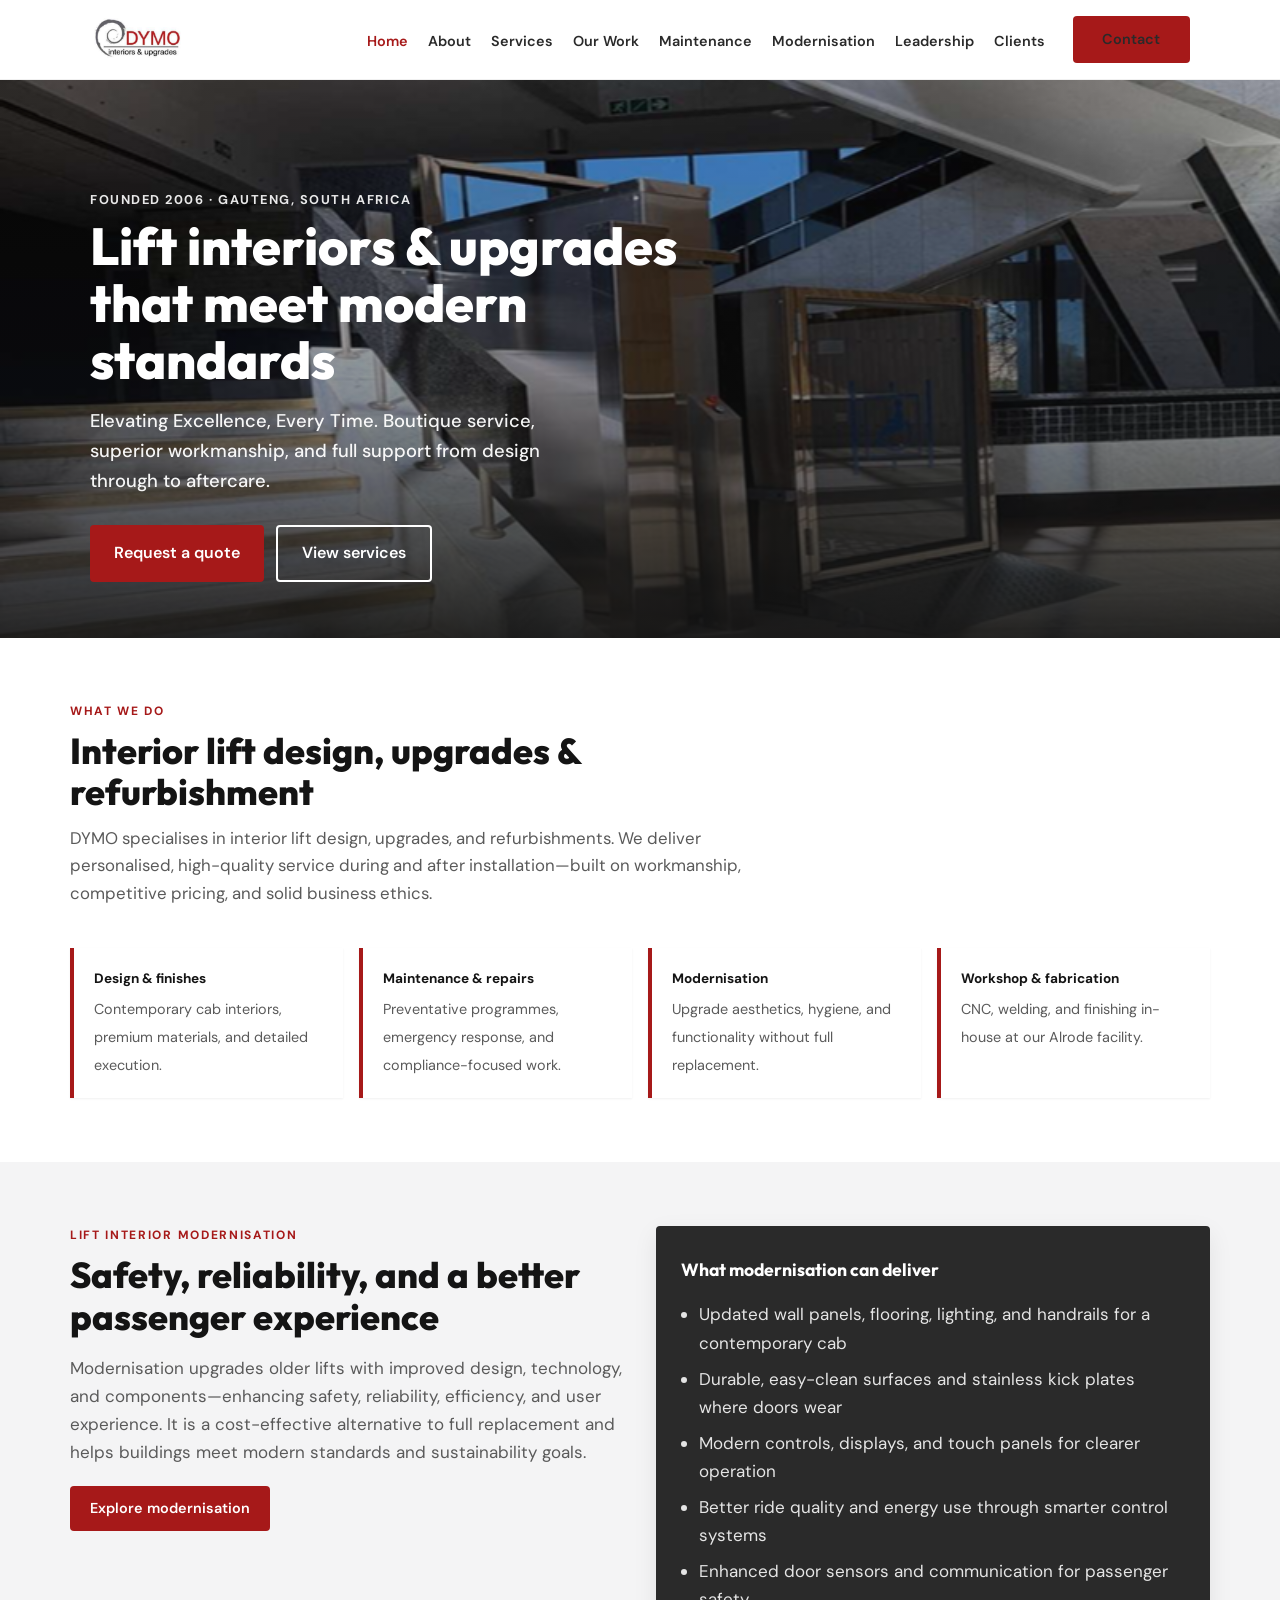
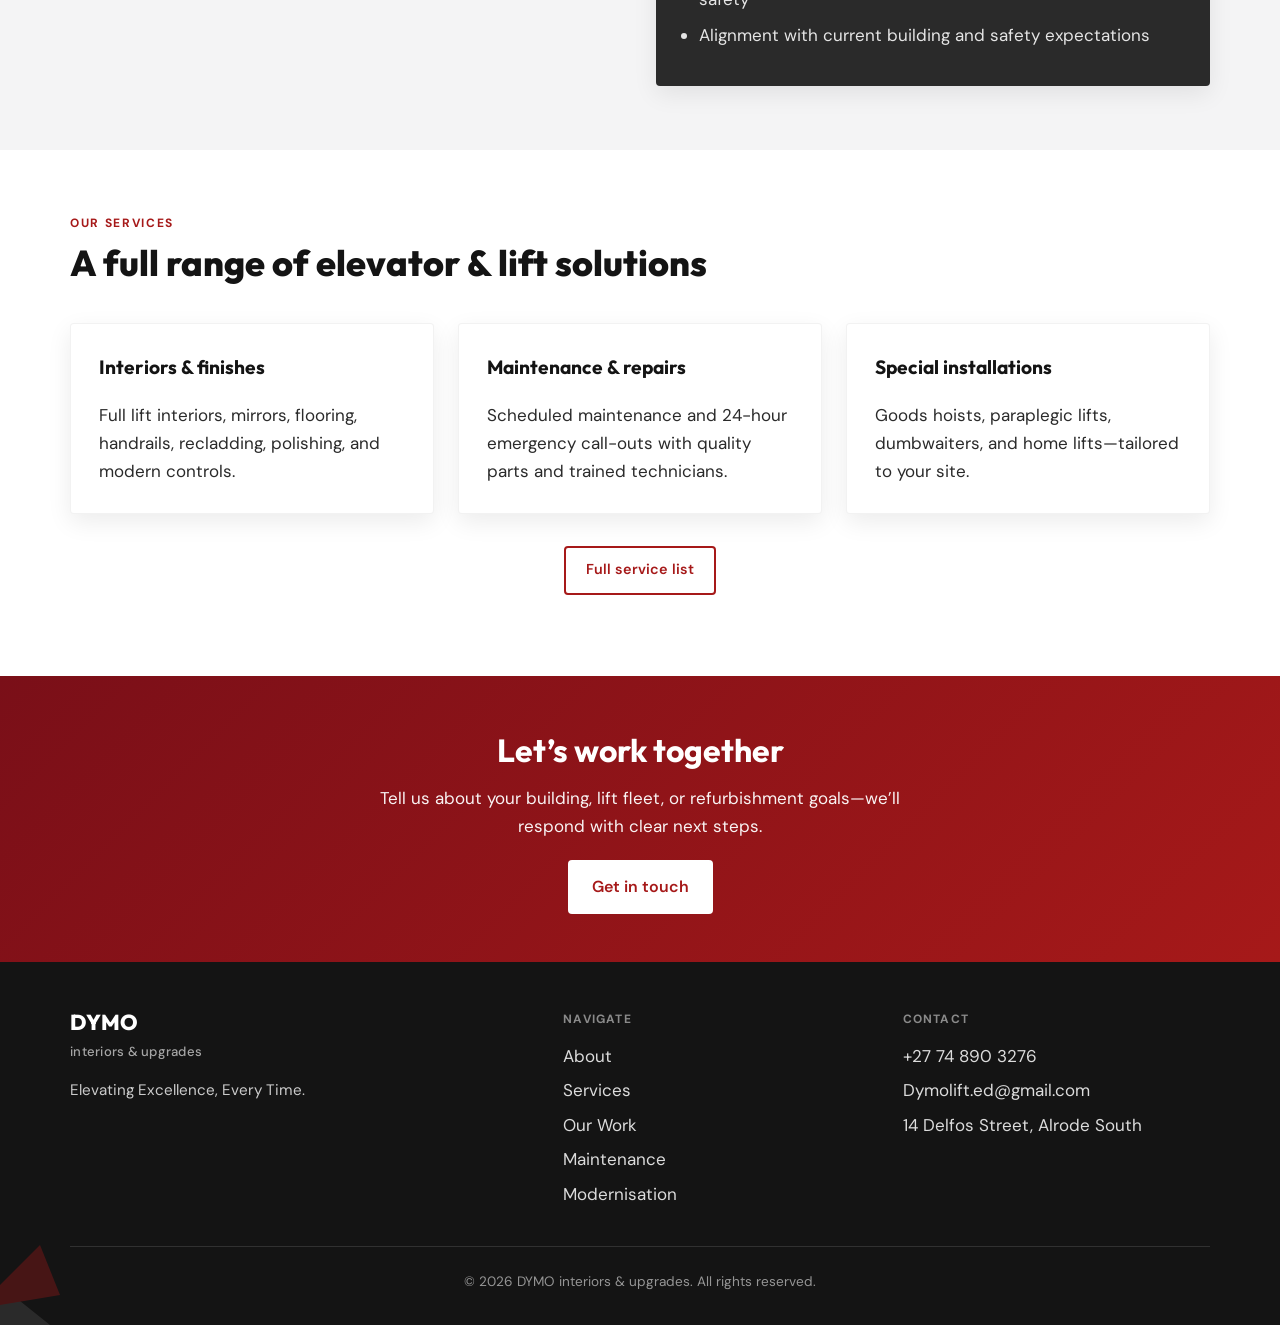
==== index.html @ 048d9293 "Add DYMO website with Our Work project gallery Site files at repository root so GitHub Pages serves " ====
<!DOCTYPE html>
<html lang="en-ZA">
<head>
  <meta charset="utf-8">
  <meta name="viewport" content="width=device-width, initial-scale=1">
  <title>DYMO interiors &amp; upgrades | Lift interiors &amp; modernisation in Gauteng</title>
  <meta name="description" content="DYMO interiors & upgrades — elevator lift interior design, upgrades, refurbishment and maintenance. Founded 2006, Alrode South. Elevating Excellence, Every Time.">
  <link rel="preconnect" href="https://fonts.googleapis.com">
  <link rel="preconnect" href="https://fonts.gstatic.com" crossorigin>
  <link href="https://fonts.googleapis.com/css2?family=DM+Sans:ital,opsz,wght@0,9..40,400;0,9..40,500;0,9..40,600;0,9..40,700&family=Outfit:wght@600;700;800&display=swap" rel="stylesheet">
  <link rel="stylesheet" href="css/styles.css">
  <link rel="icon" type="image/png" href="images/logo-dymo.png">
</head>
<body>
  <a class="skip-link" href="#main">Skip to content</a>

  <header class="site-header">
    <div class="header-inner">
      <a class="logo-link" href="index.html">
        <img class="site-logo" src="images/logo-dymo.png" width="200" height="56" alt="DYMO interiors &amp; upgrades">
      </a>
      <button class="nav-toggle" type="button" aria-label="Open menu" aria-expanded="false">
        <span></span><span></span><span></span>
      </button>
      <nav class="site-nav" aria-label="Primary">
        <ul>
          <li><a href="index.html" aria-current="page">Home</a></li>
          <li><a href="about.html">About</a></li>
          <li><a href="services.html">Services</a></li>
          <li><a href="projects.html">Our Work</a></li>
          <li><a href="maintenance.html">Maintenance</a></li>
          <li><a href="modernisation.html">Modernisation</a></li>
          <li><a href="leadership.html">Leadership</a></li>
          <li><a href="clients.html">Clients</a></li>
          <li class="nav-cta"><a class="btn btn-primary" href="contact.html">Contact</a></li>
        </ul>
      </nav>
    </div>
  </header>

  <main id="main">
    <section class="hero" aria-label="Introduction">
      <div class="hero-bg" style="background-image:url('images/hero-platform-lift.png');background-position:center center;" role="presentation"></div>
      <div class="hero-overlay"></div>
      <div class="hero-content">
        <p class="hero-eyebrow">Founded 2006 · Gauteng, South Africa</p>
        <h1>Lift interiors &amp; upgrades that meet modern standards</h1>
        <p class="hero-tagline">Elevating Excellence, Every Time. Boutique service, superior workmanship, and full support from design through to aftercare.</p>
        <div class="hero-actions">
          <a class="btn btn-primary btn-lg" href="contact.html">Request a quote</a>
          <a class="btn btn-outline btn-lg" href="services.html" style="border-color:#fff;color:#fff;border-width:2px;">View services</a>
        </div>
      </div>
    </section>

    <section class="section">
      <div class="section-inner">
        <div class="section-head">
          <p class="section-kicker">What we do</p>
          <h2 class="section-title">Interior lift design, upgrades &amp; refurbishment</h2>
          <p class="section-intro">DYMO specialises in interior lift design, upgrades, and refurbishments. We deliver personalised, high-quality service during and after installation—built on workmanship, competitive pricing, and solid business ethics.</p>
        </div>
        <div class="features">
          <div class="feature">
            <strong>Design &amp; finishes</strong>
            <span>Contemporary cab interiors, premium materials, and detailed execution.</span>
          </div>
          <div class="feature">
            <strong>Maintenance &amp; repairs</strong>
            <span>Preventative programmes, emergency response, and compliance-focused work.</span>
          </div>
          <div class="feature">
            <strong>Modernisation</strong>
            <span>Upgrade aesthetics, hygiene, and functionality without full replacement.</span>
          </div>
          <div class="feature">
            <strong>Workshop &amp; fabrication</strong>
            <span>CNC, welding, and finishing in-house at our Alrode facility.</span>
          </div>
        </div>
      </div>
    </section>

    <section class="section section--muted">
      <div class="section-inner">
        <div class="grid-2">
          <div>
            <p class="section-kicker">Lift interior modernisation</p>
            <h2 class="section-title">Safety, reliability, and a better passenger experience</h2>
            <p class="prose text-muted">Modernisation upgrades older lifts with improved design, technology, and components—enhancing safety, reliability, efficiency, and user experience. It is a cost-effective alternative to full replacement and helps buildings meet modern standards and sustainability goals.</p>
            <p style="margin-top:1.25rem;"><a class="btn btn-primary" href="modernisation.html">Explore modernisation</a></p>
          </div>
          <div class="deco-panel deco-panel--dark">
            <h3 class="deco-panel__title">What modernisation can deliver</h3>
            <ul class="deco-panel__list">
              <li>Updated wall panels, flooring, lighting, and handrails for a contemporary cab</li>
              <li>Durable, easy-clean surfaces and stainless kick plates where doors wear</li>
              <li>Modern controls, displays, and touch panels for clearer operation</li>
              <li>Better ride quality and energy use through smarter control systems</li>
              <li>Enhanced door sensors and communication for passenger safety</li>
              <li>Alignment with current building and safety expectations</li>
            </ul>
          </div>
        </div>
      </div>
    </section>

    <section class="section">
      <div class="section-inner">
        <div class="section-head">
          <p class="section-kicker">Our services</p>
          <h2 class="section-title">A full range of elevator &amp; lift solutions</h2>
        </div>
        <div class="grid-3">
          <div class="card">
            <h3>Interiors &amp; finishes</h3>
            <p>Full lift interiors, mirrors, flooring, handrails, recladding, polishing, and modern controls.</p>
          </div>
          <div class="card">
            <h3>Maintenance &amp; repairs</h3>
            <p>Scheduled maintenance and 24-hour emergency call-outs with quality parts and trained technicians.</p>
          </div>
          <div class="card">
            <h3>Special installations</h3>
            <p>Goods hoists, paraplegic lifts, dumbwaiters, and home lifts—tailored to your site.</p>
          </div>
        </div>
        <p style="margin-top:2rem;text-align:center;"><a class="btn btn-outline" href="services.html">Full service list</a></p>
      </div>
    </section>

    <div class="cta-band">
      <div class="section-inner">
        <h2>Let’s work together</h2>
        <p>Tell us about your building, lift fleet, or refurbishment goals—we’ll respond with clear next steps.</p>
        <a class="btn btn-primary btn-lg" href="contact.html">Get in touch</a>
      </div>
    </div>
  </main>

  <footer class="site-footer">
    <svg class="footer-geo" viewBox="0 0 120 80" fill="none" xmlns="http://www.w3.org/2000/svg" aria-hidden="true">
      <polygon points="0,80 0,40 50,80" fill="#555"/>
      <polygon points="0,40 40,0 60,50 0,60" fill="#a61919"/>
    </svg>
    <div class="footer-inner">
      <div class="footer-brand">
        <p class="footer-brand-title"><a href="index.html">DYMO</a></p>
        <p class="footer-brand-sub">interiors &amp; upgrades</p>
        <p class="footer-tagline">Elevating Excellence, Every Time.</p>
      </div>
      <div class="footer-col">
        <h4>Navigate</h4>
        <ul>
          <li><a href="about.html">About</a></li>
          <li><a href="services.html">Services</a></li>
          <li><a href="projects.html">Our Work</a></li>
          <li><a href="maintenance.html">Maintenance</a></li>
          <li><a href="modernisation.html">Modernisation</a></li>
        </ul>
      </div>
      <div class="footer-col">
        <h4>Contact</h4>
        <ul>
          <li><a href="tel:+27748903276">+27 74 890 3276</a></li>
          <li><a href="mailto:Dymolift.ed@gmail.com">Dymolift.ed@gmail.com</a></li>
          <li>14 Delfos Street, Alrode South</li>
        </ul>
      </div>
    </div>
    <p class="footer-bottom">© <span id="y"></span> DYMO interiors &amp; upgrades. All rights reserved.</p>
  </footer>
  <script>document.getElementById("y").textContent = new Date().getFullYear();</script>
  <script src="js/main.js"></script>
</body>
</html>
---- css/styles.css ----
/* DYMO interiors & upgrades — site styles */
:root {
  /* Aligned with supplied brand logo red */
  --red: #a61919;
  --red-dark: #7a0f18;
  --red-muted: #9a1a24;
  --black: #141414;
  --grey-900: #2a2a2a;
  --grey-600: #5a5a5a;
  --grey-400: #9a9a9a;
  --grey-100: #f4f4f5;
  --white: #ffffff;
  --font-sans: "DM Sans", system-ui, -apple-system, sans-serif;
  --font-display: "Outfit", var(--font-sans);
  --shadow-sm: 0 1px 2px rgba(0, 0, 0, 0.06);
  --shadow-md: 0 8px 24px rgba(0, 0, 0, 0.08);
  --radius: 4px;
  --max: 1140px;
}

*,
*::before,
*::after {
  box-sizing: border-box;
}

html {
  scroll-behavior: smooth;
}

body {
  margin: 0;
  font-family: var(--font-sans);
  font-size: 1.0625rem;
  line-height: 1.65;
  color: var(--grey-900);
  background: var(--white);
}

img {
  max-width: 100%;
  height: auto;
  display: block;
}

a {
  color: var(--red);
  text-decoration: none;
}

a:hover {
  text-decoration: underline;
}

.skip-link {
  position: absolute;
  left: -9999px;
  z-index: 9999;
  padding: 0.75rem 1rem;
  background: var(--red);
  color: var(--white);
}

.skip-link:focus {
  left: 0.5rem;
  top: 0.5rem;
}

/* Header */
.site-header {
  position: sticky;
  top: 0;
  z-index: 100;
  background: rgba(255, 255, 255, 0.97);
  border-bottom: 1px solid rgba(0, 0, 0, 0.06);
  backdrop-filter: blur(8px);
}

.header-inner {
  position: relative;
  max-width: var(--max);
  margin: 0 auto;
  padding: 0.85rem 1.25rem;
  display: flex;
  align-items: center;
  justify-content: space-between;
  gap: 1rem;
}

.logo-link {
  display: flex;
  align-items: center;
  gap: 0.65rem;
  text-decoration: none;
  color: inherit;
}

.logo-link:hover {
  text-decoration: none;
}

.site-logo {
  display: block;
  height: 52px;
  width: auto;
  max-width: 220px;
  object-fit: contain;
}

.logo-mark {
  width: 40px;
  height: 40px;
  flex-shrink: 0;
}

.logo-text {
  display: flex;
  flex-direction: column;
  line-height: 1.1;
}

.logo-name {
  font-family: var(--font-display);
  font-weight: 800;
  font-size: 1.35rem;
  letter-spacing: 0.02em;
  color: var(--red);
}

.logo-tag {
  font-size: 0.7rem;
  font-weight: 500;
  color: var(--grey-600);
  text-transform: lowercase;
  margin-top: 2px;
}

.nav-toggle {
  display: none;
  flex-direction: column;
  gap: 5px;
  padding: 0.5rem;
  background: none;
  border: none;
  cursor: pointer;
}

.nav-toggle span {
  display: block;
  width: 24px;
  height: 2px;
  background: var(--red);
}

.site-nav ul {
  list-style: none;
  margin: 0;
  padding: 0;
  display: flex;
  flex-wrap: wrap;
  align-items: center;
  gap: 0.15rem 1.25rem;
}

.site-nav a {
  font-size: 0.9rem;
  font-weight: 600;
  color: var(--grey-900);
  text-decoration: none;
  padding: 0.35rem 0;
}

.site-nav a:hover,
.site-nav a[aria-current="page"] {
  color: var(--red);
  text-decoration: none;
}

.nav-cta {
  margin-left: 0.5rem;
}

.nav-cta .btn {
  padding: 0.72rem 1.85rem;
  min-height: 2.75rem;
}

.btn {
  display: inline-flex;
  align-items: center;
  justify-content: center;
  gap: 0.4rem;
  padding: 0.65rem 1.25rem;
  font-family: var(--font-sans);
  font-size: 0.9rem;
  font-weight: 600;
  border-radius: var(--radius);
  border: none;
  cursor: pointer;
  text-decoration: none;
  transition: background 0.2s, color 0.2s, transform 0.15s;
}

.btn:hover {
  text-decoration: none;
}

.btn-primary {
  background: var(--red);
  color: var(--white);
}

.btn-primary:hover {
  background: var(--red-dark);
  color: var(--white);
}

.btn-outline {
  background: transparent;
  color: var(--red);
  border: 2px solid var(--red);
}

.btn-outline:hover {
  background: var(--red);
  color: var(--white);
}

.btn-lg {
  padding: 0.85rem 1.5rem;
  font-size: 1rem;
}

/* Hero */
.hero {
  position: relative;
  min-height: min(62vh, 580px);
  display: flex;
  align-items: flex-end;
  color: var(--white);
  overflow: hidden;
}

.hero-bg {
  position: absolute;
  inset: 0;
  background-size: cover;
  background-repeat: no-repeat;
  background-position: center center;
}

/* Abstract hero (no photography — brand gradients + subtle geometry) */
.hero-bg--brand {
  background-color: #161616;
  background-image:
    linear-gradient(145deg, rgba(166, 25, 25, 0.35) 0%, transparent 42%),
    linear-gradient(320deg, rgba(90, 90, 90, 0.2) 0%, transparent 45%),
    linear-gradient(180deg, #1e1e1e 0%, #0d0d0d 100%);
}

.hero-bg--brand::before {
  content: "";
  position: absolute;
  inset: 0;
  background-image:
    linear-gradient(105deg, transparent 55%, rgba(166, 25, 25, 0.12) 55%),
    repeating-linear-gradient(
      -18deg,
      transparent,
      transparent 48px,
      rgba(255, 255, 255, 0.04) 48px,
      rgba(255, 255, 255, 0.04) 49px
    );
  pointer-events: none;
}

.hero-bg--brand::after {
  content: "";
  position: absolute;
  bottom: 0;
  right: 0;
  width: min(45%, 380px);
  height: min(50%, 280px);
  background: linear-gradient(
    135deg,
    transparent 40%,
    rgba(166, 25, 25, 0.45) 40%,
    rgba(166, 25, 25, 0.45) 55%,
    rgba(20, 20, 20, 0.6) 55%
  );
  clip-path: polygon(20% 0, 100% 0, 100% 100%, 0 100%);
  pointer-events: none;
  opacity: 0.85;
}

/* Content panels replacing brochure imagery */
.deco-panel {
  background: var(--white);
  border: 1px solid rgba(0, 0, 0, 0.08);
  border-radius: var(--radius);
  padding: 1.75rem 1.5rem;
  box-shadow: var(--shadow-md);
  height: 100%;
}

.deco-panel--dark {
  background: var(--grey-900);
  color: var(--white);
  border-color: transparent;
}

.deco-panel--dark .deco-panel__title {
  color: var(--white);
}

.deco-panel__title {
  font-family: var(--font-display);
  font-size: 1.1rem;
  margin: 0 0 1rem;
  color: var(--black);
}

.deco-panel__list {
  margin: 0;
  padding-left: 1.15rem;
}

.deco-panel__list li {
  margin-bottom: 0.5rem;
  color: var(--grey-600);
}

.deco-panel--dark .deco-panel__list li {
  color: rgba(255, 255, 255, 0.88);
}

.stat-pills {
  display: flex;
  flex-wrap: wrap;
  gap: 0.65rem;
  margin-top: 1.25rem;
}

.stat-pill {
  display: inline-block;
  padding: 0.45rem 0.85rem;
  font-size: 0.8rem;
  font-weight: 700;
  letter-spacing: 0.06em;
  text-transform: uppercase;
  background: rgba(166, 25, 25, 0.1);
  color: var(--red);
  border-radius: 2px;
}

/* Leadership — initials instead of a photo */
.profile-avatar {
  width: 200px;
  height: 200px;
  max-width: 100%;
  margin: 0 auto;
  display: flex;
  align-items: center;
  justify-content: center;
  font-family: var(--font-display);
  font-size: 3rem;
  font-weight: 800;
  color: var(--white);
  background: linear-gradient(145deg, var(--grey-600) 0%, var(--black) 100%);
  border: 3px solid var(--red);
  border-radius: var(--radius);
}

.profile-avatar[aria-label] {
  cursor: default;
}

.profile-photo-wrap {
  max-width: 300px;
  margin: 0 auto;
}

.profile-photo {
  display: block;
  width: 100%;
  height: auto;
  max-width: 300px;
  aspect-ratio: 1;
  object-fit: cover;
  object-position: center 20%;
  border: 3px solid var(--red);
  border-radius: var(--radius);
  box-shadow: var(--shadow-md);
}

/* Clients — text-based partner strip (no logo image files) */
.logo-strip {
  display: flex;
  flex-wrap: wrap;
  align-items: center;
  justify-content: center;
  gap: 1.25rem 2rem;
  padding: 1.75rem 1.25rem;
  margin-top: 2rem;
  background: var(--grey-100);
  border-radius: var(--radius);
  border: 1px solid rgba(0, 0, 0, 0.06);
}

.logo-strip__item {
  font-family: var(--font-display);
  font-weight: 800;
  font-size: 1rem;
  letter-spacing: 0.06em;
  color: var(--grey-600);
  text-transform: uppercase;
}

.logo-strip__item--accent {
  color: var(--red);
}

.hero-overlay {
  position: absolute;
  inset: 0;
  background: linear-gradient(
    to top,
    rgba(20, 20, 20, 0.92) 0%,
    rgba(20, 20, 20, 0.45) 45%,
    rgba(20, 20, 20, 0.25) 100%
  );
}

.hero-content {
  position: relative;
  max-width: var(--max);
  margin: 0 auto;
  padding: 3rem 1.25rem 3.5rem;
  width: 100%;
}

.hero-eyebrow {
  font-size: 0.8rem;
  font-weight: 700;
  letter-spacing: 0.12em;
  text-transform: uppercase;
  opacity: 0.9;
  margin-bottom: 0.5rem;
}

.hero h1 {
  font-family: var(--font-display);
  font-size: clamp(2rem, 5vw, 3.25rem);
  font-weight: 800;
  line-height: 1.1;
  margin: 0 0 1rem;
  max-width: 18ch;
}

.hero-tagline {
  font-size: 1.15rem;
  font-weight: 500;
  max-width: 36ch;
  margin: 0 0 1.75rem;
  opacity: 0.95;
}

.hero-actions {
  display: flex;
  flex-wrap: wrap;
  gap: 0.75rem;
}

.hero--compact {
  min-height: 320px;
  max-height: min(52vh, 520px);
  align-items: center;
}

.hero--compact .hero-content {
  padding: 2.5rem 1.25rem;
}

.hero--compact h1 {
  max-width: none;
}

/* Sections */
.section {
  padding: 4rem 1.25rem;
}

.section--muted {
  background: var(--grey-100);
}

.section-inner {
  max-width: var(--max);
  margin: 0 auto;
}

.section-head {
  margin-bottom: 2.5rem;
  max-width: 720px;
}

.section-kicker {
  font-size: 0.75rem;
  font-weight: 700;
  letter-spacing: 0.14em;
  text-transform: uppercase;
  color: var(--red);
  margin: 0 0 0.5rem;
}

.section-title {
  font-family: var(--font-display);
  font-size: clamp(1.75rem, 3.5vw, 2.25rem);
  font-weight: 800;
  color: var(--black);
  margin: 0 0 0.75rem;
  line-height: 1.15;
}

.section-intro {
  margin: 0;
  color: var(--grey-600);
  font-size: 1.05rem;
}

/* Title block (brochure style) */
.title-block {
  display: inline-flex;
  flex-wrap: wrap;
  align-items: stretch;
  margin-bottom: 1.5rem;
  box-shadow: var(--shadow-sm);
}

.title-block span {
  padding: 0.5rem 1rem;
  font-family: var(--font-display);
  font-weight: 800;
  font-size: clamp(1.25rem, 2.5vw, 1.75rem);
  text-transform: uppercase;
  letter-spacing: 0.02em;
}

.title-block .tb-light {
  background: var(--white);
  color: var(--black);
  border: 2px solid var(--black);
  border-right: none;
}

.title-block .tb-dark {
  background: var(--black);
  color: var(--white);
  border: 2px solid var(--black);
}

.title-block .tb-red {
  background: var(--red);
  color: var(--white);
  border: 2px solid var(--red);
}

/* Grids */
.grid-2 {
  display: grid;
  gap: 2rem;
  grid-template-columns: 1fr;
}

@media (min-width: 900px) {
  .grid-2 {
    grid-template-columns: 1fr 1fr;
    align-items: start;
  }
}

.grid-3 {
  display: grid;
  gap: 1.5rem;
  grid-template-columns: 1fr;
}

@media (min-width: 700px) {
  .grid-3 {
    grid-template-columns: repeat(3, 1fr);
  }
}

/* Cards */
.card {
  background: var(--white);
  border-radius: var(--radius);
  padding: 1.75rem;
  box-shadow: var(--shadow-md);
  border: 1px solid rgba(0, 0, 0, 0.05);
  height: 100%;
}

.card--red {
  background: var(--red);
  color: var(--white);
  border: none;
}

.card--red h3 {
  color: var(--white);
}

.card--red p,
.card--red li {
  color: rgba(255, 255, 255, 0.95);
}

.card h3 {
  font-family: var(--font-display);
  font-size: 1.2rem;
  margin: 0 0 0.75rem;
  color: var(--black);
}

.card p:last-child {
  margin-bottom: 0;
}

.card ul {
  margin: 0;
  padding-left: 1.2rem;
}

.card li {
  margin-bottom: 0.4rem;
}

/* Feature strip */
.features {
  display: grid;
  gap: 1rem;
  grid-template-columns: 1fr;
}

@media (min-width: 768px) {
  .features {
    grid-template-columns: repeat(4, 1fr);
  }
}

.feature {
  padding: 1.25rem;
  background: var(--white);
  border-left: 4px solid var(--red);
  box-shadow: var(--shadow-sm);
}

.feature strong {
  display: block;
  font-size: 0.85rem;
  color: var(--black);
  margin-bottom: 0.25rem;
}

.feature span {
  font-size: 0.9rem;
  color: var(--grey-600);
}

/* Service list page */
.service-list {
  list-style: none;
  padding: 0;
  margin: 0;
}

.service-list li {
  position: relative;
  padding: 1rem 0 1rem 1.75rem;
  border-bottom: 1px solid rgba(0, 0, 0, 0.08);
}

.service-list li::before {
  content: "";
  position: absolute;
  left: 0;
  top: 1.35rem;
  width: 8px;
  height: 8px;
  background: var(--red);
  border-radius: 1px;
}

.service-list li:last-child {
  border-bottom: none;
}

/* Clients table */
.table-wrap {
  overflow-x: auto;
  border-radius: var(--radius);
  border: 1px solid rgba(0, 0, 0, 0.08);
  box-shadow: var(--shadow-sm);
}

.clients-table {
  width: 100%;
  border-collapse: collapse;
  font-size: 0.95rem;
}

.clients-table th,
.clients-table td {
  padding: 1rem 1.1rem;
  text-align: left;
  vertical-align: top;
}

.clients-table thead {
  background: var(--black);
  color: var(--white);
}

.clients-table th {
  font-weight: 700;
  font-size: 0.8rem;
  text-transform: uppercase;
  letter-spacing: 0.05em;
}

.clients-table tbody tr:nth-child(odd) {
  background: var(--white);
}

.clients-table tbody tr:nth-child(even) {
  background: #fdf2f3;
}

.clients-table .org {
  font-weight: 700;
  color: var(--red);
}

.clients-table a {
  word-break: break-word;
}

/* Contact form */
.form-grid {
  display: grid;
  gap: 1rem;
}

@media (min-width: 600px) {
  .form-grid.cols-2 {
    grid-template-columns: 1fr 1fr;
  }
}

label {
  display: block;
  font-size: 0.85rem;
  font-weight: 600;
  margin-bottom: 0.35rem;
  color: var(--grey-900);
}

input,
textarea,
select {
  width: 100%;
  padding: 0.65rem 0.85rem;
  font-family: var(--font-sans);
  font-size: 1rem;
  border: 1px solid rgba(0, 0, 0, 0.15);
  border-radius: var(--radius);
  background: var(--white);
}

input:focus,
textarea:focus,
select:focus {
  outline: 2px solid var(--red);
  outline-offset: 1px;
}

textarea {
  min-height: 140px;
  resize: vertical;
}

.form-note {
  font-size: 0.85rem;
  color: var(--grey-600);
  margin-top: 0.75rem;
}

/* CTA band */
.cta-band {
  background: linear-gradient(135deg, var(--red-dark) 0%, var(--red) 100%);
  color: var(--white);
  padding: 3rem 1.25rem;
  text-align: center;
}

.cta-band h2 {
  font-family: var(--font-display);
  font-size: clamp(1.5rem, 3vw, 2rem);
  margin: 0 0 0.5rem;
}

.cta-band p {
  margin: 0 0 1.25rem;
  opacity: 0.95;
  max-width: 520px;
  margin-left: auto;
  margin-right: auto;
}

.cta-band .btn-primary {
  background: var(--white);
  color: var(--red);
}

.cta-band .btn-primary:hover {
  background: var(--grey-100);
}

/* Contact block */
.contact-panel {
  background: var(--red-dark);
  color: var(--white);
  padding: 2rem;
  border-radius: var(--radius);
}

.contact-panel h3 {
  margin: 0 0 1rem;
  font-size: 1.1rem;
}

.contact-panel a {
  color: var(--white);
  text-decoration: underline;
}

.contact-list {
  list-style: none;
  padding: 0;
  margin: 0;
}

.contact-list li {
  display: flex;
  gap: 0.75rem;
  align-items: flex-start;
  margin-bottom: 1rem;
  font-size: 0.95rem;
}

.contact-list li:last-child {
  margin-bottom: 0;
}

.contact-icon {
  flex-shrink: 0;
  width: 22px;
  height: 22px;
  opacity: 0.95;
}

/* Footer */
.site-footer {
  background: var(--black);
  color: rgba(255, 255, 255, 0.85);
  padding: 3rem 1.25rem 2rem;
  position: relative;
  overflow: hidden;
}

.footer-geo {
  position: absolute;
  bottom: 0;
  left: 0;
  width: 120px;
  height: 80px;
  opacity: 0.35;
  pointer-events: none;
}

.footer-brand-title {
  margin: 0;
  font-family: var(--font-display);
  font-weight: 800;
  font-size: 1.35rem;
  letter-spacing: 0.02em;
  line-height: 1.2;
}

.footer-brand-title a {
  color: var(--white);
  text-decoration: none;
}

.footer-brand-title a:hover {
  text-decoration: underline;
}

.footer-brand-sub {
  margin: 0.35rem 0 0;
  font-size: 0.82rem;
  font-weight: 500;
  color: rgba(255, 255, 255, 0.62);
  text-transform: lowercase;
  letter-spacing: 0.02em;
}

.footer-tagline {
  margin: 1rem 0 0;
  max-width: 28ch;
  font-size: 0.95rem;
  line-height: 1.45;
  color: rgba(255, 255, 255, 0.78);
}

.footer-inner {
  max-width: var(--max);
  margin: 0 auto;
  display: grid;
  gap: 2rem;
  grid-template-columns: 1fr;
}

@media (min-width: 768px) {
  .footer-inner {
    grid-template-columns: 1.5fr 1fr 1fr;
  }
}

.footer-col h4 {
  font-size: 0.75rem;
  text-transform: uppercase;
  letter-spacing: 0.1em;
  margin: 0 0 0.75rem;
  color: rgba(255, 255, 255, 0.5);
}

.footer-col ul {
  list-style: none;
  padding: 0;
  margin: 0;
}

.footer-col a {
  color: rgba(255, 255, 255, 0.85);
}

.footer-col li {
  margin-bottom: 0.4rem;
}

.footer-bottom {
  max-width: var(--max);
  margin: 2rem auto 0;
  padding-top: 1.5rem;
  border-top: 1px solid rgba(255, 255, 255, 0.12);
  font-size: 0.85rem;
  color: rgba(255, 255, 255, 0.55);
  text-align: center;
}

/* Page hero image block */
.media-block {
  border-radius: var(--radius);
  overflow: hidden;
  box-shadow: var(--shadow-md);
}

.media-block img {
  width: 100%;
  height: auto;
  vertical-align: middle;
  object-fit: cover;
}

.media-block--16x9 {
  position: relative;
  aspect-ratio: 16 / 9;
  max-height: 520px;
  overflow: hidden;
  background: var(--grey-100);
}

.media-block--16x9 img {
  position: absolute;
  inset: 0;
  width: 100%;
  height: 100%;
  object-fit: cover;
  object-position: center center;
}

/* Leadership profile */
.profile {
  display: grid;
  gap: 2rem;
  align-items: start;
}

@media (min-width: 700px) {
  .profile {
    grid-template-columns: 280px 1fr;
  }
}

.profile-card {
  text-align: center;
}

.profile-img {
  border: 3px solid var(--red);
  border-radius: var(--radius);
  overflow: hidden;
  margin-bottom: 0;
}

.profile-nameplate {
  background: var(--red);
  color: var(--white);
  padding: 0.75rem 1rem;
  font-weight: 800;
  font-size: 0.95rem;
  letter-spacing: 0.04em;
}

/* Mobile nav */
@media (max-width: 960px) {
  .nav-toggle {
    display: flex;
  }

  .site-nav {
    display: none;
    position: absolute;
    top: 100%;
    left: 0;
    right: 0;
    background: var(--white);
    border-bottom: 1px solid rgba(0, 0, 0, 0.08);
    padding: 1rem 1.25rem 1.5rem;
    box-shadow: var(--shadow-md);
  }

  .site-nav.is-open {
    display: block;
  }

  .site-nav ul {
    flex-direction: column;
    align-items: stretch;
    gap: 0;
  }

  .site-nav li {
    border-bottom: 1px solid rgba(0, 0, 0, 0.06);
  }

  .site-nav a {
    display: block;
    padding: 0.75rem 0;
  }

  .nav-cta {
    margin-left: 0;
    margin-top: 0.75rem;
  }

  .nav-cta .btn {
    width: 100%;
    padding: 0.95rem 1.75rem;
    min-height: auto;
  }
}

/* Project gallery */
.project-block {
  margin-bottom: 3.5rem;
}

.project-block:last-child {
  margin-bottom: 0;
}

.project-block__head {
  border-left: 4px solid var(--red);
  padding-left: 1rem;
  margin-bottom: 1.75rem;
}

.project-block__head h3 {
  font-family: var(--font-display);
  font-size: clamp(1.35rem, 3vw, 1.7rem);
  line-height: 1.25;
  color: var(--black);
  margin: 0 0 0.4rem;
}

.project-block__head p {
  margin: 0;
  max-width: 68ch;
  color: var(--grey-600);
}

.gallery {
  display: grid;
  grid-template-columns: 1fr;
  gap: 1.25rem;
}

@media (min-width: 640px) {
  .gallery {
    grid-template-columns: repeat(2, 1fr);
  }
}

@media (min-width: 980px) {
  .gallery {
    grid-template-columns: repeat(3, 1fr);
  }
}

.gallery figure {
  margin: 0;
  background: var(--white);
  border: 1px solid #e6e6e8;
  border-radius: var(--radius);
  overflow: hidden;
  box-shadow: var(--shadow-sm);
  display: flex;
  flex-direction: column;
  transition: box-shadow 0.2s ease, transform 0.2s ease;
}

.gallery figure:hover {
  box-shadow: var(--shadow-md);
  transform: translateY(-2px);
}

.gallery img {
  width: 100%;
  aspect-ratio: 4 / 3;
  object-fit: cover;
  background: var(--grey-100);
}

.gallery figure.is-portrait img {
  aspect-ratio: 3 / 4;
}

.gallery figcaption {
  padding: 0.85rem 1rem 1rem;
  font-size: 0.9rem;
  line-height: 1.5;
  color: var(--grey-600);
  border-top: 1px solid #ececee;
}

.gallery figcaption strong {
  display: block;
  color: var(--black);
  font-weight: 600;
  margin-bottom: 0.15rem;
}

@media (prefers-reduced-motion: reduce) {
  .gallery figure {
    transition: none;
  }

  .gallery figure:hover {
    transform: none;
  }
}

/* Before & after */
.ba-item {
  margin-bottom: 3rem;
  padding-bottom: 3rem;
  border-bottom: 1px solid #e6e6e8;
}

.ba-item:last-child {
  margin-bottom: 0;
  padding-bottom: 0;
  border-bottom: 0;
}

.ba-item__head {
  margin-bottom: 1.5rem;
}

.ba-item__head h3 {
  font-family: var(--font-display);
  font-size: clamp(1.25rem, 2.8vw, 1.55rem);
  line-height: 1.25;
  color: var(--black);
  margin: 0 0 0.4rem;
}

.ba-item__head p {
  margin: 0;
  max-width: 70ch;
  color: var(--grey-600);
}

.ba-pair {
  display: grid;
  grid-template-columns: 1fr;
  gap: 1.25rem;
  align-items: start;
}

@media (min-width: 760px) {
  .ba-pair {
    grid-template-columns: 1fr 1fr;
  }
}

.ba-shot {
  margin: 0;
  position: relative;
  background: var(--white);
  border: 1px solid #e6e6e8;
  border-radius: var(--radius);
  overflow: hidden;
  box-shadow: var(--shadow-sm);
}

.ba-shot img {
  width: 100%;
  aspect-ratio: 4 / 3;
  object-fit: cover;
  background: var(--grey-100);
}

.ba-shot--tall img {
  aspect-ratio: 3 / 4;
}

.ba-shot figcaption {
  padding: 0.8rem 1rem 0.95rem;
  font-size: 0.9rem;
  line-height: 1.5;
  color: var(--grey-600);
  border-top: 1px solid #ececee;
}

.ba-tag {
  position: absolute;
  top: 0.75rem;
  left: 0.75rem;
  z-index: 1;
  padding: 0.3rem 0.7rem;
  border-radius: 2px;
  font-family: var(--font-display);
  font-size: 0.7rem;
  font-weight: 700;
  letter-spacing: 0.08em;
  text-transform: uppercase;
  color: var(--white);
}

.ba-tag--before {
  background: var(--grey-900);
}

.ba-tag--after {
  background: var(--red);
}

/* Utility */
.prose p {
  margin: 0 0 1rem;
}

.prose p:last-child {
  margin-bottom: 0;
}

.text-muted {
  color: var(--grey-600);
}

.mb-0 {
  margin-bottom: 0;
}
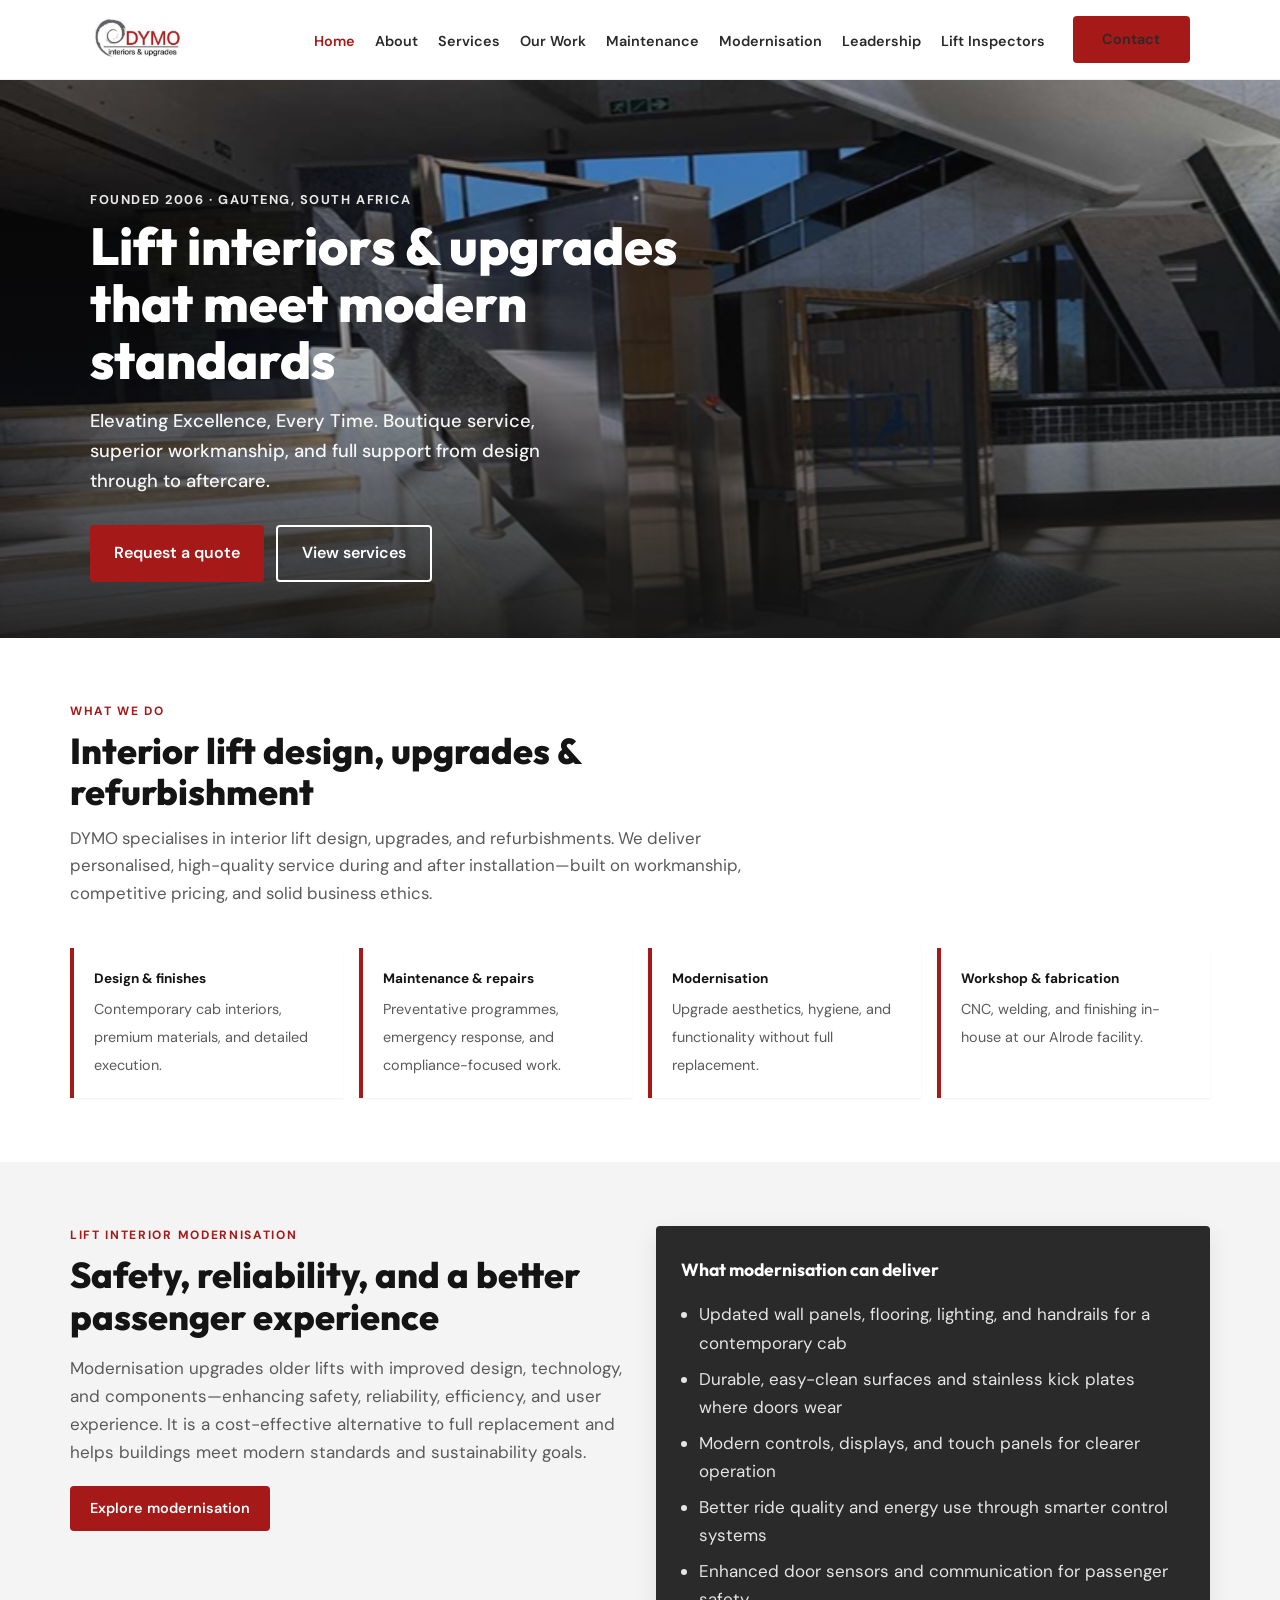
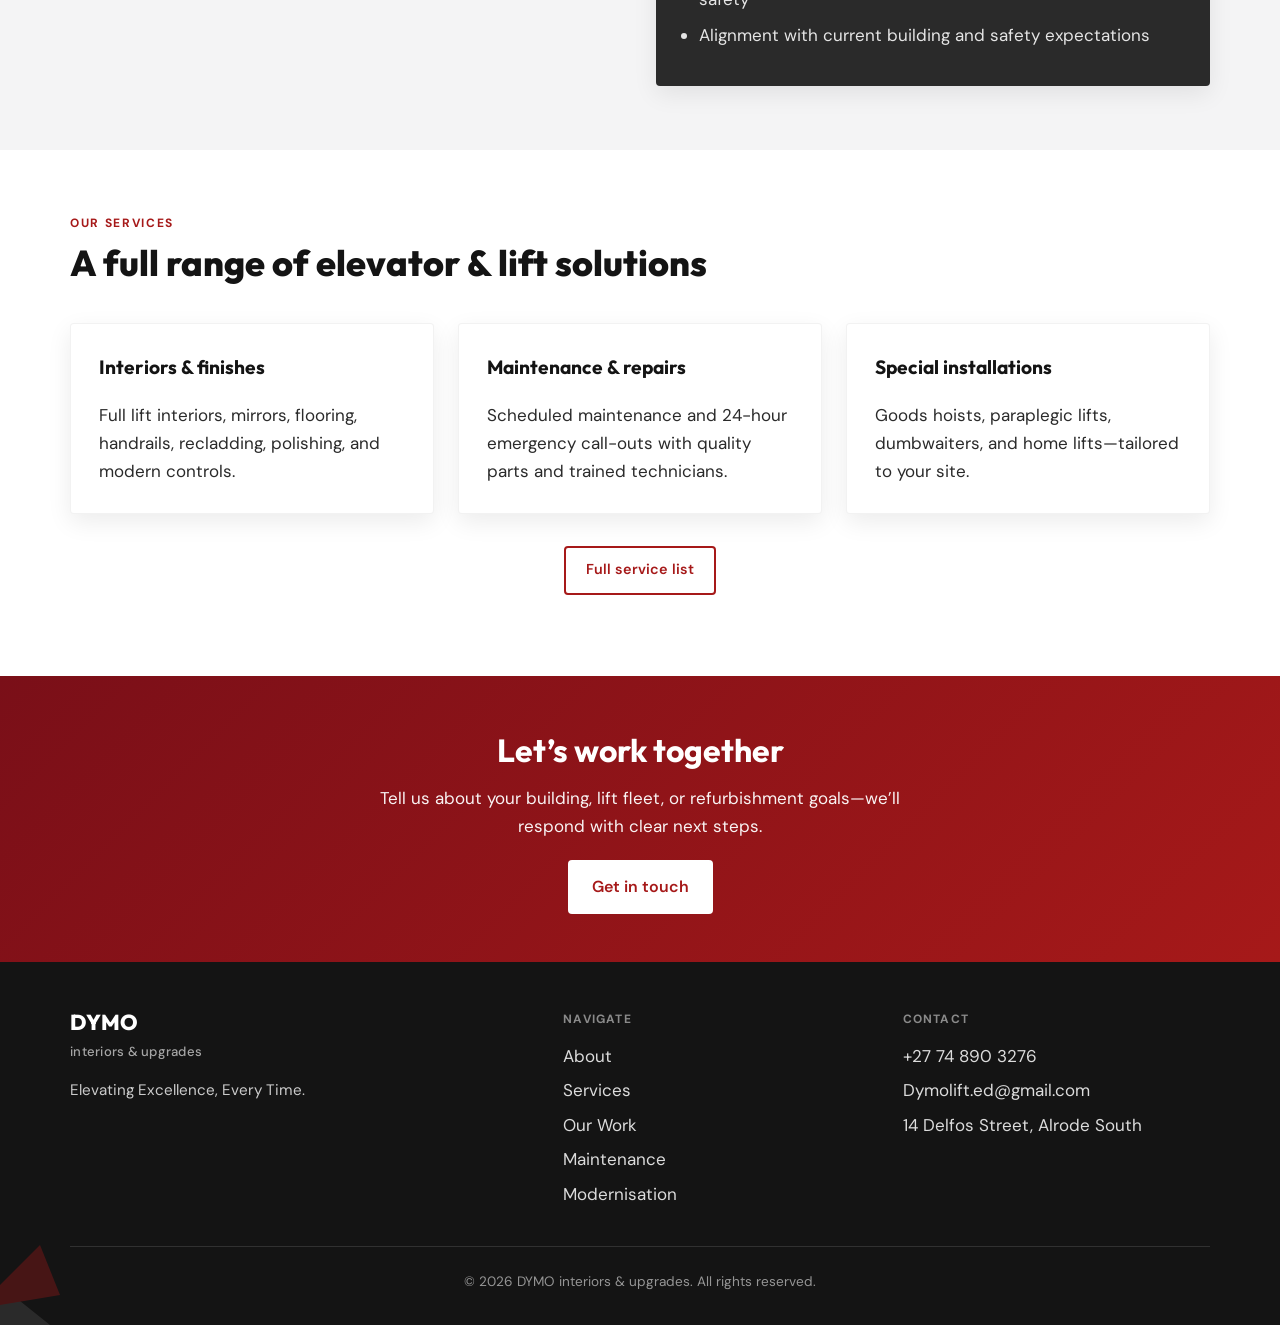
==== commit f6553ea7: "Rename Clients page to Lift Inspectors and add product catalogue Rename clients.html to lift-inspect" ====
--- a/index.html
+++ b/index.html
@@ -31,7 +31,7 @@
           <li><a href="maintenance.html">Maintenance</a></li>
           <li><a href="modernisation.html">Modernisation</a></li>
           <li><a href="leadership.html">Leadership</a></li>
-          <li><a href="clients.html">Clients</a></li>
+          <li><a href="lift-inspectors.html">Lift Inspectors</a></li>
           <li class="nav-cta"><a class="btn btn-primary" href="contact.html">Contact</a></li>
         </ul>
       </nav>
--- a/css/styles.css
+++ b/css/styles.css
@@ -636,6 +636,275 @@
   margin-bottom: 0.4rem;
 }
 
+/* Cab design gallery — portrait product renders on white */
+.design-grid {
+  display: grid;
+  gap: 0.5rem;
+  grid-template-columns: repeat(2, 1fr);
+  grid-template-rows: auto;
+  align-items: stretch;
+}
+
+/* let the gallery run wider than the standard text container */
+.design-wide {
+  max-width: 1320px;
+  margin-left: auto;
+  margin-right: auto;
+}
+
+@media (min-width: 800px) {
+  .design-grid {
+    grid-template-columns: repeat(4, 1fr);
+  }
+}
+
+.design-card {
+  background: var(--white);
+  border-radius: var(--radius);
+  border: 1px solid rgba(0, 0, 0, 0.08);
+  box-shadow: var(--shadow-sm);
+  overflow: hidden;
+  display: flex;
+  flex-direction: column;
+  transition: box-shadow 0.2s ease, transform 0.2s ease;
+}
+
+.design-card:hover {
+  box-shadow: var(--shadow-md);
+  transform: translateY(-3px);
+}
+
+.design-card__media {
+  height: 240px;
+  background: var(--white);
+  display: flex;
+  align-items: center;
+  justify-content: center;
+  padding: 0.5rem;
+}
+
+@media (min-width: 800px) {
+  .design-card__media {
+    height: 260px;
+  }
+}
+
+.design-card__media img {
+  width: 100%;
+  height: 100%;
+  object-fit: contain;
+}
+
+.design-card__body {
+  padding: 1rem 0.9rem 1.2rem;
+  border-top: 1px solid rgba(0, 0, 0, 0.06);
+  flex: 1;
+}
+
+.design-card__title {
+  font-family: var(--font-display);
+  font-size: 1rem;
+  font-weight: 700;
+  color: var(--black);
+  margin: 0 0 0.35rem;
+  text-wrap: balance;
+}
+
+.design-card__meta {
+  margin: 0;
+  font-size: 0.9rem;
+  line-height: 1.5;
+  color: var(--grey-600);
+}
+
+.design-card__tag {
+  display: inline-block;
+  margin: 0 0 0.7rem;
+  padding: 0.2rem 0.6rem;
+  border-radius: 2px;
+  font-size: 0.72rem;
+  font-weight: 700;
+  text-transform: uppercase;
+  letter-spacing: 0.05em;
+  background: var(--grey-100);
+  color: var(--grey-600);
+  border: 1px solid rgba(0, 0, 0, 0.08);
+}
+
+.design-card__tag--standard {
+  background: var(--red);
+  color: var(--white);
+  border-color: var(--red);
+}
+
+.design-card__inline-tag {
+  display: inline-block;
+  vertical-align: 2px;
+  margin-left: 0.4rem;
+  padding: 0.12rem 0.45rem;
+  border-radius: 2px;
+  font-family: var(--font-sans);
+  font-size: 0.66rem;
+  font-weight: 700;
+  text-transform: uppercase;
+  letter-spacing: 0.05em;
+  background: var(--grey-100);
+  color: var(--grey-600);
+  border: 1px solid rgba(0, 0, 0, 0.08);
+}
+
+.design-card__inline-tag--standard {
+  background: var(--red);
+  color: var(--white);
+  border-color: var(--red);
+}
+
+.design-card__spec {
+  margin: 0;
+  font-size: 0.88rem;
+  line-height: 1.5;
+}
+
+.design-card__spec dt {
+  font-weight: 700;
+  color: var(--grey-900);
+  margin-top: 0.55rem;
+}
+
+.design-card__spec dt:first-child {
+  margin-top: 0;
+}
+
+.design-card__spec dd {
+  margin: 0.1rem 0 0;
+  color: var(--grey-600);
+}
+
+/* Subsection heading inside a gallery band */
+.subsection-head {
+  margin: 3.5rem 0 1.5rem;
+  padding-top: 2.5rem;
+  border-top: 1px solid rgba(0, 0, 0, 0.1);
+}
+
+.subsection-head h3 {
+  font-family: var(--font-display);
+  font-size: 1.35rem;
+  color: var(--black);
+  margin: 0 0 0.5rem;
+}
+
+.subsection-head p {
+  margin: 0;
+  max-width: 720px;
+  color: var(--grey-600);
+  font-size: 0.95rem;
+  line-height: 1.55;
+}
+
+/* Control panel cards — tall, narrow fixture images */
+.cop-grid {
+  display: grid;
+  gap: 0.5rem;
+  grid-template-columns: 1fr;
+}
+
+@media (min-width: 700px) {
+  .cop-grid {
+    grid-template-columns: repeat(3, 1fr);
+  }
+}
+
+.cop-card {
+  margin: 0;
+  background: var(--white);
+  border-radius: var(--radius);
+  border: 1px solid rgba(0, 0, 0, 0.08);
+  box-shadow: var(--shadow-sm);
+  overflow: hidden;
+  display: flex;
+  flex-direction: column;
+  transition: box-shadow 0.2s ease, transform 0.2s ease;
+}
+
+.cop-card:hover {
+  box-shadow: var(--shadow-md);
+  transform: translateY(-3px);
+}
+
+.cop-card__media {
+  height: 420px;
+  background: var(--white);
+  display: flex;
+  align-items: center;
+  justify-content: center;
+  padding: 1rem 0.75rem;
+}
+
+.cop-card__media img {
+  width: 100%;
+  height: 100%;
+  object-fit: contain;
+}
+
+.cop-card__body {
+  padding: 1rem 1.1rem 1.25rem;
+  border-top: 1px solid rgba(0, 0, 0, 0.06);
+  flex: 1;
+}
+
+/* Series strip — one wide catalogue image with its own model labels */
+.handrail-figure,
+.series-figure {
+  margin: 0;
+  background: var(--white);
+  border-radius: var(--radius);
+  border: 1px solid rgba(0, 0, 0, 0.08);
+  box-shadow: var(--shadow-sm);
+  padding: 1.25rem 1.25rem 0.5rem;
+}
+
+.handrail-figure img,
+.series-figure img {
+  display: block;
+  width: 100%;
+  max-width: 760px;
+  height: auto;
+  margin: 0 auto;
+}
+
+/* the floor swatch grid carries more detail, so let it run wider */
+.series-figure--wide img {
+  max-width: 900px;
+}
+
+.handrail-figure figcaption,
+.series-figure figcaption {
+  margin-top: 0.5rem;
+  padding-bottom: 0.75rem;
+  text-align: center;
+  font-size: 0.86rem;
+  color: var(--grey-600);
+}
+
+@media (prefers-reduced-motion: reduce) {
+  .cop-card {
+    transition: none;
+  }
+  .cop-card:hover {
+    transform: none;
+  }
+}
+
+@media (prefers-reduced-motion: reduce) {
+  .design-card {
+    transition: none;
+  }
+  .design-card:hover {
+    transform: none;
+  }
+}
+
 /* Feature strip */
 .features {
   display: grid;
@@ -696,7 +965,7 @@
   border-bottom: none;
 }
 
-/* Clients table */
+/* Lift inspectors table */
 .table-wrap {
   overflow-x: auto;
   border-radius: var(--radius);
@@ -704,45 +973,45 @@
   box-shadow: var(--shadow-sm);
 }
 
-.clients-table {
+.inspectors-table {
   width: 100%;
   border-collapse: collapse;
   font-size: 0.95rem;
 }
 
-.clients-table th,
-.clients-table td {
+.inspectors-table th,
+.inspectors-table td {
   padding: 1rem 1.1rem;
   text-align: left;
   vertical-align: top;
 }
 
-.clients-table thead {
+.inspectors-table thead {
   background: var(--black);
   color: var(--white);
 }
 
-.clients-table th {
+.inspectors-table th {
   font-weight: 700;
   font-size: 0.8rem;
   text-transform: uppercase;
   letter-spacing: 0.05em;
 }
 
-.clients-table tbody tr:nth-child(odd) {
+.inspectors-table tbody tr:nth-child(odd) {
   background: var(--white);
 }
 
-.clients-table tbody tr:nth-child(even) {
+.inspectors-table tbody tr:nth-child(even) {
   background: #fdf2f3;
 }
 
-.clients-table .org {
+.inspectors-table .org {
   font-weight: 700;
   color: var(--red);
 }
 
-.clients-table a {
+.inspectors-table a {
   word-break: break-word;
 }
 
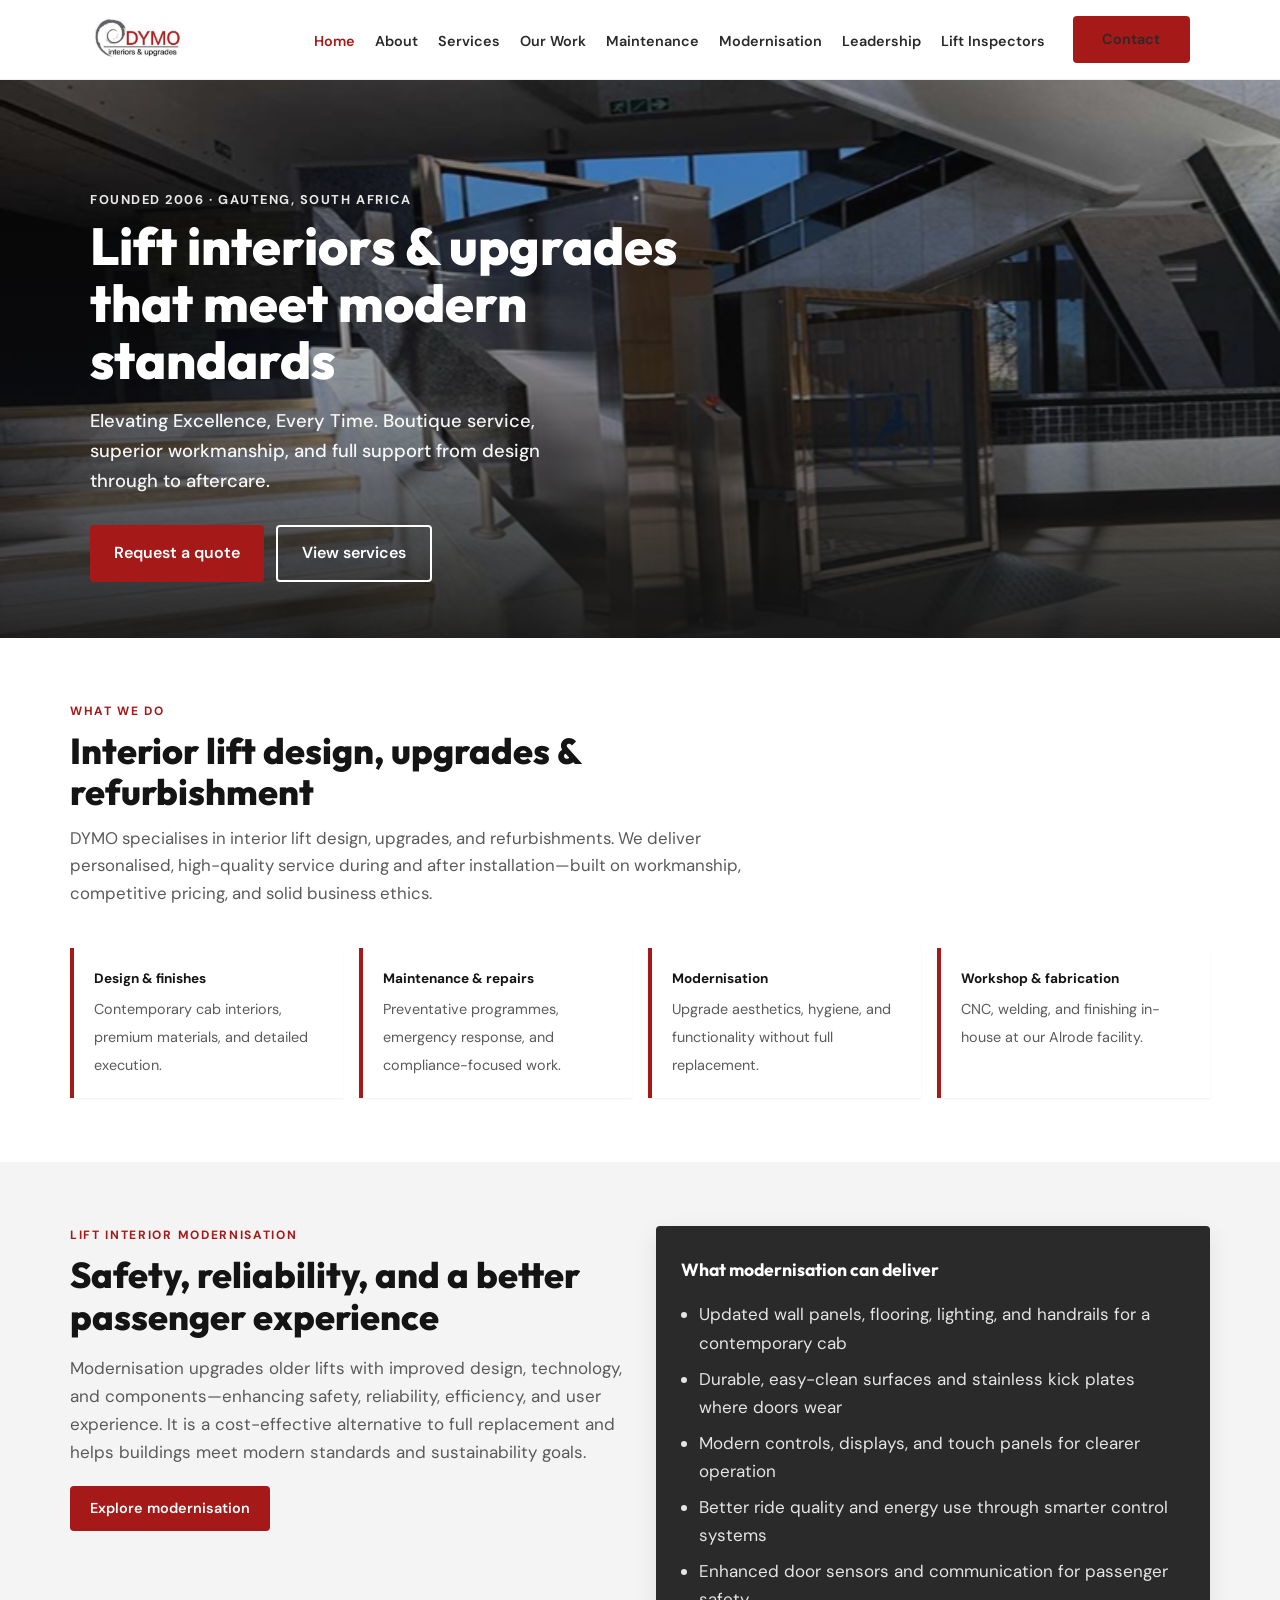
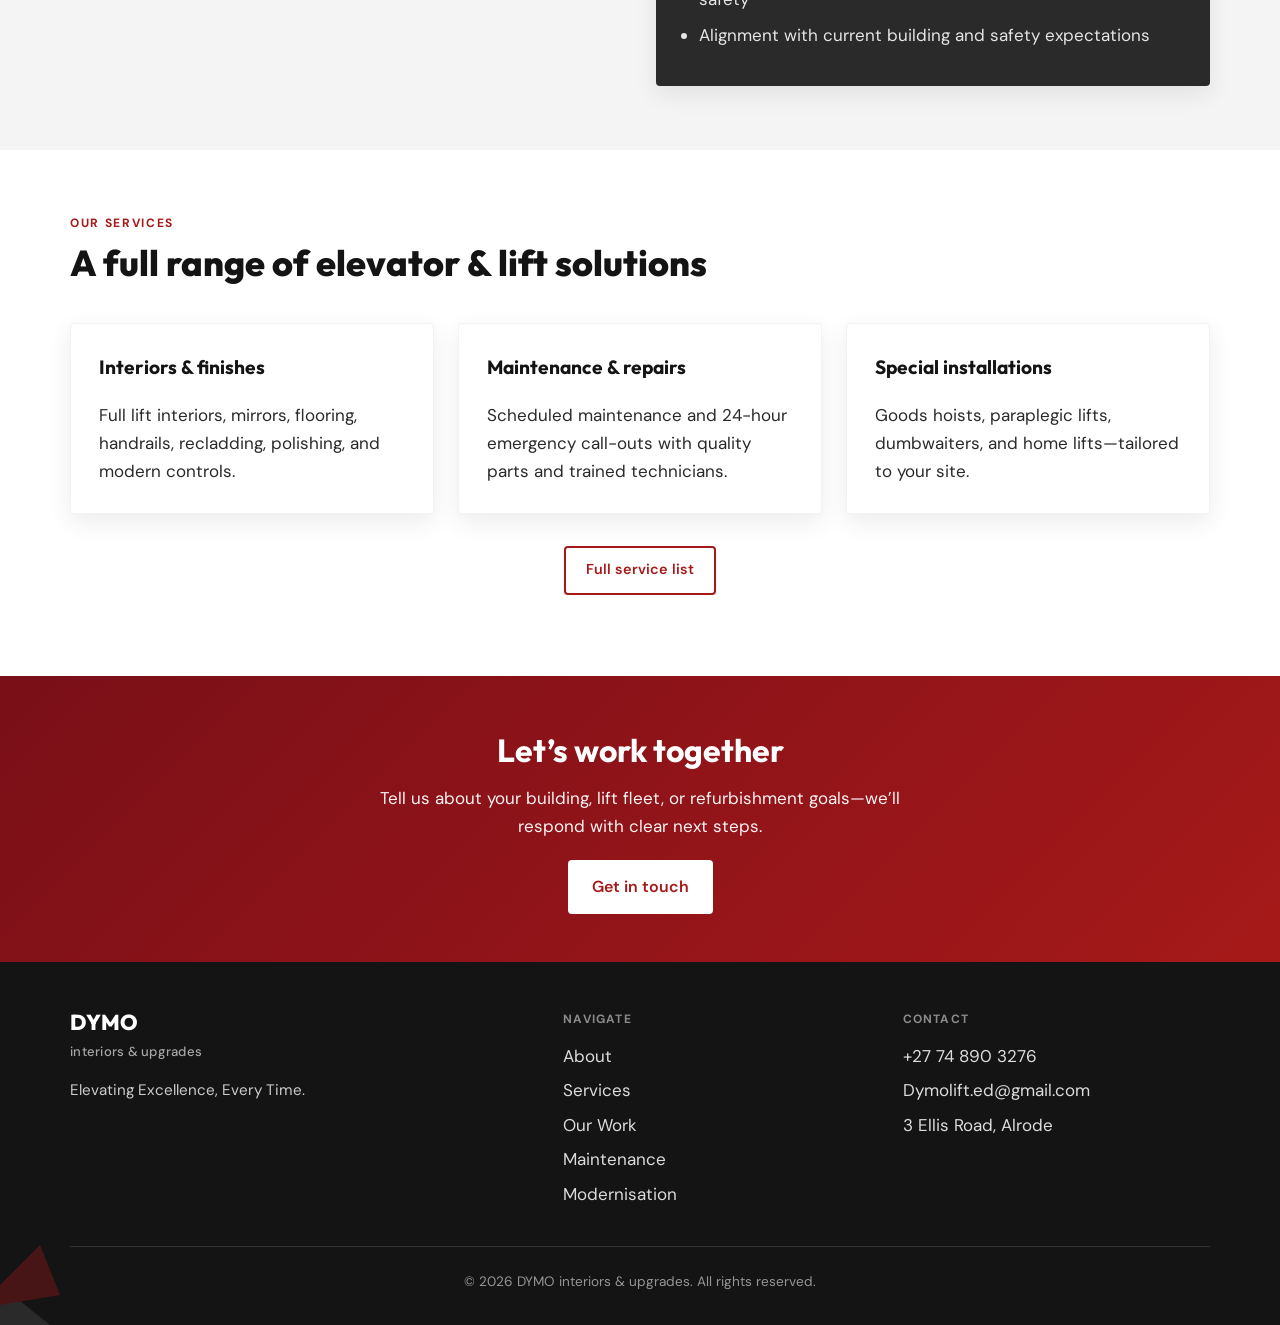
==== commit e9196376: "Update address to 3 Ellis Road, Alrode Co-Authored-By: Claude Opus 5 <noreply@anthropic.com>" ====
--- a/index.html
+++ b/index.html
@@ -4,7 +4,7 @@
   <meta charset="utf-8">
   <meta name="viewport" content="width=device-width, initial-scale=1">
   <title>DYMO interiors &amp; upgrades | Lift interiors &amp; modernisation in Gauteng</title>
-  <meta name="description" content="DYMO interiors & upgrades — elevator lift interior design, upgrades, refurbishment and maintenance. Founded 2006, Alrode South. Elevating Excellence, Every Time.">
+  <meta name="description" content="DYMO interiors & upgrades — elevator lift interior design, upgrades, refurbishment and maintenance. Founded 2006, Alrode. Elevating Excellence, Every Time.">
   <link rel="preconnect" href="https://fonts.googleapis.com">
   <link rel="preconnect" href="https://fonts.gstatic.com" crossorigin>
   <link href="https://fonts.googleapis.com/css2?family=DM+Sans:ital,opsz,wght@0,9..40,400;0,9..40,500;0,9..40,600;0,9..40,700&family=Outfit:wght@600;700;800&display=swap" rel="stylesheet">
@@ -164,7 +164,7 @@
         <ul>
           <li><a href="tel:+27748903276">+27 74 890 3276</a></li>
           <li><a href="mailto:Dymolift.ed@gmail.com">Dymolift.ed@gmail.com</a></li>
-          <li>14 Delfos Street, Alrode South</li>
+          <li>3 Ellis Road, Alrode</li>
         </ul>
       </div>
     </div>
--- a/css/styles.css
+++ b/css/styles.css
@@ -1015,6 +1015,33 @@
   word-break: break-word;
 }
 
+/* keep phone numbers on one line and fit the table to narrow screens */
+.inspectors-table td a[href^="tel:"] {
+  white-space: nowrap;
+  word-break: normal;
+}
+
+@media (max-width: 600px) {
+  .inspectors-table {
+    font-size: 0.84rem;
+  }
+
+  .inspectors-table th,
+  .inspectors-table td {
+    padding: 0.7rem 0.4rem;
+  }
+
+  .inspectors-table th:first-child,
+  .inspectors-table td:first-child {
+    padding-left: 0.6rem;
+  }
+
+  .inspectors-table th:last-child,
+  .inspectors-table td:last-child {
+    padding-right: 0.6rem;
+  }
+}
+
 /* Contact form */
 .form-grid {
   display: grid;
